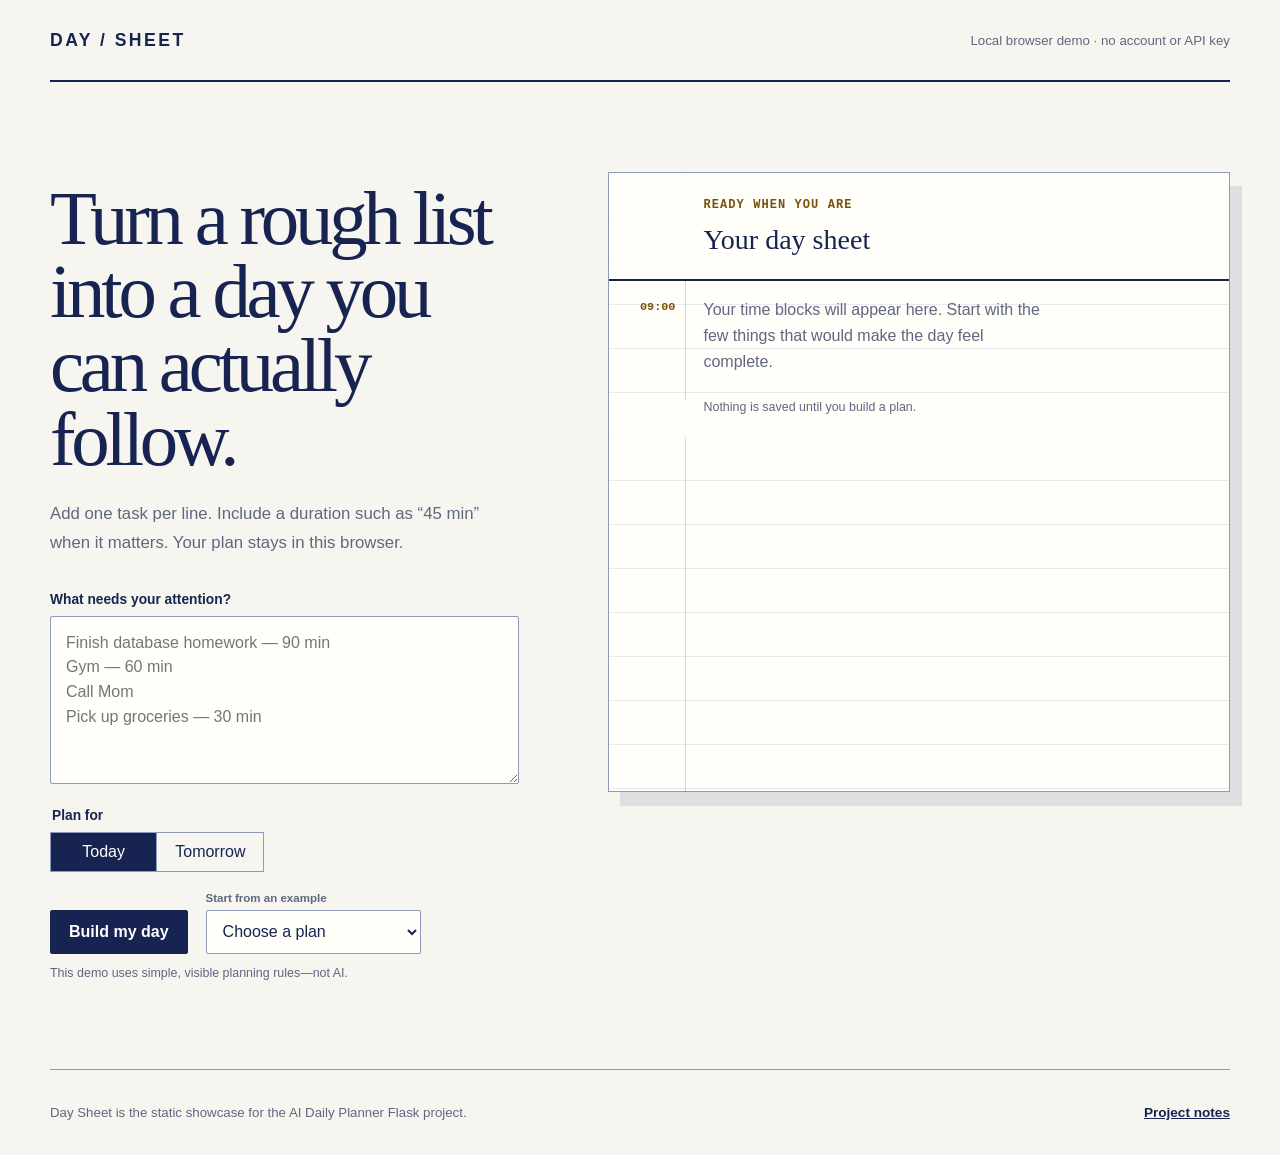
==== docs/demo/index.html @ f8e39ad9 "Prepare local planner demos for release" ====
<!doctype html>
<html lang="en">
  <head>
    <meta charset="UTF-8" />
    <meta name="viewport" content="width=device-width, initial-scale=1" />
    <meta name="description" content="A private, deterministic daily planner that runs entirely in your browser." />
    <title>Day Sheet — Daily planner demo</title>
    <link rel="stylesheet" href="./styles.css" />
  </head>
  <body>
    <header class="masthead">
      <a class="wordmark" href="./" aria-label="Day Sheet home">DAY / SHEET</a>
      <p>Local browser demo · no account or API key</p>
    </header>

    <main>
      <section class="planner" aria-labelledby="planner-title">
        <div class="brief">
          <h1 id="planner-title">Turn a rough list into a day you can actually follow.</h1>
          <p class="intro">Add one task per line. Include a duration such as “45 min” when it matters. Your plan stays in this browser.</p>

          <form id="planner-form">
            <label for="task-notes">What needs your attention?</label>
            <textarea id="task-notes" name="task-notes" maxlength="1200" required placeholder="Finish database homework — 90 min&#10;Gym — 60 min&#10;Call Mom&#10;Pick up groceries — 30 min"></textarea>

            <fieldset>
              <legend>Plan for</legend>
              <div class="day-toggle">
                <input id="today" name="day" type="radio" value="today" checked />
                <label for="today">Today</label>
                <input id="tomorrow" name="day" type="radio" value="tomorrow" />
                <label for="tomorrow">Tomorrow</label>
              </div>
            </fieldset>

            <div class="form-actions">
              <button type="submit">Build my day</button>
              <div class="example-picker">
                <label for="sample-plan">Start from an example</label>
                <select id="sample-plan" name="sample-plan">
                  <option value="">Choose a plan</option>
                  <option value="project">Project deadline</option>
                  <option value="class">Class and gym</option>
                  <option value="interview">Interview prep</option>
                  <option value="errands">Errands and admin</option>
                  <option value="weekend">Quiet weekend reset</option>
                </select>
              </div>
            </div>
            <p class="form-note">This demo uses simple, visible planning rules—not AI.</p>
          </form>
        </div>

        <section class="day-sheet" aria-labelledby="schedule-title" aria-live="polite">
          <div class="sheet-heading">
            <div>
              <p class="kicker" id="schedule-date">Ready when you are</p>
              <h2 id="schedule-title">Your day sheet</h2>
            </div>
            <button class="text-button" id="clear-plan" type="button" hidden>Clear saved plan</button>
          </div>

          <ol class="schedule" id="schedule-list">
            <li class="empty-state">
              <span class="empty-time">09:00</span>
              <p>Your time blocks will appear here. Start with the few things that would make the day feel complete.</p>
            </li>
          </ol>
          <p class="save-status" id="save-status">Nothing is saved until you build a plan.</p>
        </section>
      </section>
    </main>

    <footer>
      <p>Day Sheet is the static showcase for the AI Daily Planner Flask project.</p>
      <a href="https://github.com/gauravsdama/AiSchedulerApp">Project notes</a>
    </footer>

    <script src="./app.js"></script>
  </body>
</html>
---- docs/demo/styles.css ----
:root {
  color-scheme: light;
  --paper: #f7f5ef;
  --sheet: #fffef9;
  --ink: #172451;
  --muted: #5f6781;
  --rule: #cfd5e6;
  --rule-strong: #8f9aba;
  --marker: #e4ad32;
  --marker-dark: #77520a;
  --focus: #2457d6;
  --danger: #a2342f;
}

* { box-sizing: border-box; }

html { min-width: 320px; }

body {
  margin: 0;
  background: var(--paper);
  color: var(--ink);
  font-family: "Avenir Next", Avenir, "Segoe UI", sans-serif;
}

button, select, textarea { font: inherit; }

a { color: inherit; }

.masthead,
footer {
  display: flex;
  width: min(1180px, calc(100% - 40px));
  margin: 0 auto;
  align-items: center;
  justify-content: space-between;
  gap: 20px;
}

.masthead {
  min-height: 82px;
  border-bottom: 2px solid var(--ink);
}

.masthead p,
footer p { margin: 0; color: var(--muted); font-size: 0.83rem; }

.wordmark {
  text-decoration: none;
  font-family: "Arial Narrow", "Avenir Next Condensed", sans-serif;
  font-size: 1.1rem;
  font-weight: 900;
  letter-spacing: 0.14em;
}

main {
  width: min(1180px, calc(100% - 40px));
  margin: 0 auto;
  padding: clamp(40px, 7vw, 92px) 0;
}

.planner {
  display: grid;
  grid-template-columns: minmax(0, 0.86fr) minmax(400px, 1.14fr);
  gap: clamp(36px, 7vw, 96px);
  align-items: start;
}

.brief { padding-top: 10px; }

.kicker {
  margin: 0 0 12px;
  color: var(--marker-dark);
  font-family: ui-monospace, SFMono-Regular, Menlo, monospace;
  font-size: 0.75rem;
  font-weight: 800;
  letter-spacing: 0.09em;
  text-transform: uppercase;
}

h1 {
  max-width: 650px;
  margin: 0;
  font-family: Georgia, "Times New Roman", serif;
  font-size: clamp(2.65rem, 6vw, 5.7rem);
  font-weight: 500;
  letter-spacing: -0.055em;
  line-height: 0.96;
}

.intro {
  max-width: 590px;
  margin: 24px 0 34px;
  color: var(--muted);
  font-size: 1.05rem;
  line-height: 1.7;
}

form { max-width: 620px; }

form > label,
legend {
  display: block;
  margin: 0 0 9px;
  font-size: 0.86rem;
  font-weight: 750;
}

textarea {
  width: 100%;
  min-height: 168px;
  resize: vertical;
  border: 1px solid var(--rule-strong);
  border-radius: 2px;
  padding: 14px 15px;
  background: var(--sheet);
  color: var(--ink);
  line-height: 1.55;
}

fieldset { margin: 20px 0; border: 0; padding: 0; }

.day-toggle { display: inline-grid; grid-template-columns: 1fr 1fr; }

.day-toggle input {
  position: absolute;
  width: 1px;
  height: 1px;
  opacity: 0;
}

.day-toggle label {
  min-width: 104px;
  border: 1px solid var(--rule-strong);
  padding: 10px 18px;
  text-align: center;
  cursor: pointer;
}

.day-toggle label + input + label { border-left: 0; }

.day-toggle input:checked + label {
  background: var(--ink);
  color: white;
}

.form-actions { display: flex; align-items: end; gap: 18px; }

.example-picker { display: grid; gap: 6px; }

.example-picker label {
  color: var(--muted);
  font-size: 0.72rem;
  font-weight: 750;
}

.example-picker select {
  min-height: 44px;
  border: 1px solid var(--rule-strong);
  border-radius: 2px;
  padding: 9px 34px 9px 12px;
  background: var(--sheet);
  color: var(--ink);
}

button {
  border: 1px solid var(--ink);
  border-radius: 2px;
  padding: 12px 18px;
  background: var(--ink);
  color: white;
  font-weight: 800;
  cursor: pointer;
}

.text-button {
  border: 0;
  padding: 6px 0;
  background: transparent;
  color: var(--ink);
  text-decoration: underline;
  text-underline-offset: 4px;
}

button:hover { background: #253775; }
.text-button:hover { background: transparent; color: var(--focus); }

button:focus-visible,
textarea:focus-visible,
input:focus-visible + label,
select:focus-visible,
a:focus-visible {
  outline: 3px solid var(--focus);
  outline-offset: 3px;
}

.form-note,
.save-status {
  color: var(--muted);
  font-size: 0.78rem;
}

.form-note { margin: 12px 0 0; }

.day-sheet {
  min-height: 620px;
  border: 1px solid var(--rule-strong);
  background:
    linear-gradient(90deg, transparent 0 76px, rgba(190, 78, 64, 0.28) 76px 77px, transparent 77px),
    repeating-linear-gradient(var(--sheet) 0 43px, var(--rule) 44px);
  box-shadow: 12px 14px 0 rgba(23, 36, 81, 0.1);
}

.sheet-heading {
  display: flex;
  min-height: 108px;
  padding: 25px 28px 20px 94px;
  align-items: start;
  justify-content: space-between;
  gap: 20px;
  border-bottom: 2px solid var(--ink);
  background: rgba(255, 254, 249, 0.94);
}

h2 { margin: 0; font-family: Georgia, serif; font-size: 1.75rem; font-weight: 500; }

.schedule { margin: 0; padding: 14px 28px 24px 0; list-style: none; }

.schedule-item,
.empty-state {
  display: grid;
  grid-template-columns: 76px 1fr;
  min-height: 72px;
  align-items: start;
}

.schedule-time,
.empty-time {
  padding: 5px 10px 0 0;
  color: var(--marker-dark);
  font-family: ui-monospace, SFMono-Regular, Menlo, monospace;
  font-size: 0.74rem;
  font-weight: 800;
  text-align: right;
}

.schedule-copy { padding: 0 0 14px 18px; }
.schedule-copy strong { display: block; font-size: 1rem; line-height: 1.35; }
.schedule-copy span { color: var(--muted); font-size: 0.78rem; }

.empty-state p {
  max-width: 360px;
  margin: 0;
  padding: 2px 0 0 18px;
  color: var(--muted);
  line-height: 1.65;
}

.schedule-item.break .schedule-copy strong { color: var(--muted); font-weight: 600; }

.save-status {
  margin: 0;
  padding: 0 28px 24px 94px;
  background: rgba(255, 254, 249, 0.9);
}

footer { min-height: 86px; border-top: 1px solid var(--rule-strong); }
footer a { font-size: 0.85rem; font-weight: 750; }

@media (max-width: 820px) {
  .planner { grid-template-columns: 1fr; }
  .day-sheet { min-height: 520px; }
}

@media (max-width: 520px) {
  .masthead, main, footer { width: min(100% - 24px, 1180px); }
  .masthead { align-items: flex-start; flex-direction: column; justify-content: center; }
  h1 { font-size: clamp(2.6rem, 14vw, 4.2rem); }
  .form-actions { align-items: flex-start; flex-direction: column; gap: 10px; }
  .sheet-heading { padding-left: 82px; }
  .schedule { padding-right: 14px; }
  .save-status { padding-left: 82px; }
  footer { align-items: flex-start; flex-direction: column; justify-content: center; }
}

@media (prefers-reduced-motion: reduce) {
  *, *::before, *::after { scroll-behavior: auto !important; }
}
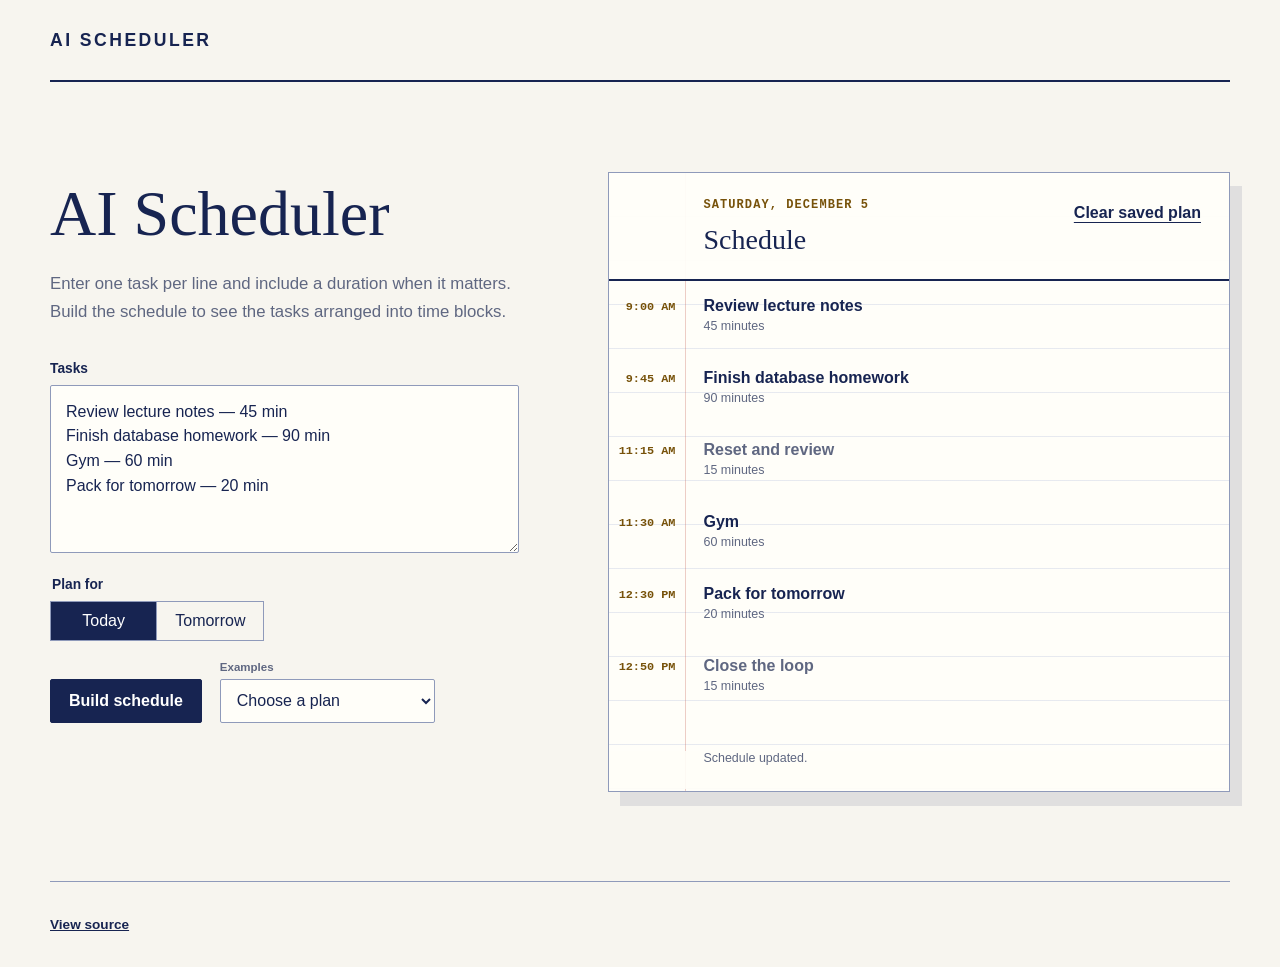
==== commit 5301df5b: "Harden scheduler and simplify demo" ====
--- a/docs/demo/index.html
+++ b/docs/demo/index.html
@@ -3,25 +3,25 @@
   <head>
     <meta charset="UTF-8" />
     <meta name="viewport" content="width=device-width, initial-scale=1" />
-    <meta name="description" content="A private, deterministic daily planner that runs entirely in your browser." />
-    <title>Day Sheet — Daily planner demo</title>
+    <meta name="description" content="AI Scheduler daily planning demo." />
+    <title>AI Scheduler</title>
+    <link rel="icon" href="data:," />
     <link rel="stylesheet" href="./styles.css" />
   </head>
   <body>
     <header class="masthead">
-      <a class="wordmark" href="./" aria-label="Day Sheet home">DAY / SHEET</a>
-      <p>Local browser demo · no account or API key</p>
+      <a class="wordmark" href="./" aria-label="AI Scheduler home">AI SCHEDULER</a>
     </header>
 
     <main>
       <section class="planner" aria-labelledby="planner-title">
         <div class="brief">
-          <h1 id="planner-title">Turn a rough list into a day you can actually follow.</h1>
-          <p class="intro">Add one task per line. Include a duration such as “45 min” when it matters. Your plan stays in this browser.</p>
+          <h1 id="planner-title">AI Scheduler</h1>
+          <p class="intro">Enter one task per line and include a duration when it matters. Build the schedule to see the tasks arranged into time blocks.</p>
 
           <form id="planner-form">
-            <label for="task-notes">What needs your attention?</label>
-            <textarea id="task-notes" name="task-notes" maxlength="1200" required placeholder="Finish database homework — 90 min&#10;Gym — 60 min&#10;Call Mom&#10;Pick up groceries — 30 min"></textarea>
+            <label for="task-notes">Tasks</label>
+            <textarea id="task-notes" name="task-notes" maxlength="1200" required>Review lecture notes — 45 min&#10;Finish database homework — 90 min&#10;Gym — 60 min&#10;Pack for tomorrow — 20 min</textarea>
 
             <fieldset>
               <legend>Plan for</legend>
@@ -34,9 +34,9 @@
             </fieldset>
 
             <div class="form-actions">
-              <button type="submit">Build my day</button>
+              <button type="submit">Build schedule</button>
               <div class="example-picker">
-                <label for="sample-plan">Start from an example</label>
+                <label for="sample-plan">Examples</label>
                 <select id="sample-plan" name="sample-plan">
                   <option value="">Choose a plan</option>
                   <option value="project">Project deadline</option>
@@ -47,15 +47,14 @@
                 </select>
               </div>
             </div>
-            <p class="form-note">This demo uses simple, visible planning rules—not AI.</p>
           </form>
         </div>
 
         <section class="day-sheet" aria-labelledby="schedule-title" aria-live="polite">
           <div class="sheet-heading">
             <div>
-              <p class="kicker" id="schedule-date">Ready when you are</p>
-              <h2 id="schedule-title">Your day sheet</h2>
+              <p class="kicker" id="schedule-date">Today</p>
+              <h2 id="schedule-title">Schedule</h2>
             </div>
             <button class="text-button" id="clear-plan" type="button" hidden>Clear saved plan</button>
           </div>
@@ -63,17 +62,16 @@
           <ol class="schedule" id="schedule-list">
             <li class="empty-state">
               <span class="empty-time">09:00</span>
-              <p>Your time blocks will appear here. Start with the few things that would make the day feel complete.</p>
+              <p>The generated schedule appears here.</p>
             </li>
           </ol>
-          <p class="save-status" id="save-status">Nothing is saved until you build a plan.</p>
+          <p class="save-status" id="save-status">Edit the tasks and rebuild to update the schedule.</p>
         </section>
       </section>
     </main>
 
     <footer>
-      <p>Day Sheet is the static showcase for the AI Daily Planner Flask project.</p>
-      <a href="https://github.com/gauravsdama/AiSchedulerApp">Project notes</a>
+      <a href="https://github.com/gauravsdama/AiSchedulerApp">View source</a>
     </footer>
 
     <script src="./app.js"></script>
--- a/docs/demo/styles.css
+++ b/docs/demo/styles.css
@@ -82,10 +82,10 @@
   max-width: 650px;
   margin: 0;
   font-family: Georgia, "Times New Roman", serif;
-  font-size: clamp(2.65rem, 6vw, 5.7rem);
+  font-size: clamp(2.4rem, 5vw, 4rem);
   font-weight: 500;
-  letter-spacing: -0.055em;
-  line-height: 0.96;
+  letter-spacing: 0;
+  line-height: 1;
 }
 
 .intro {
